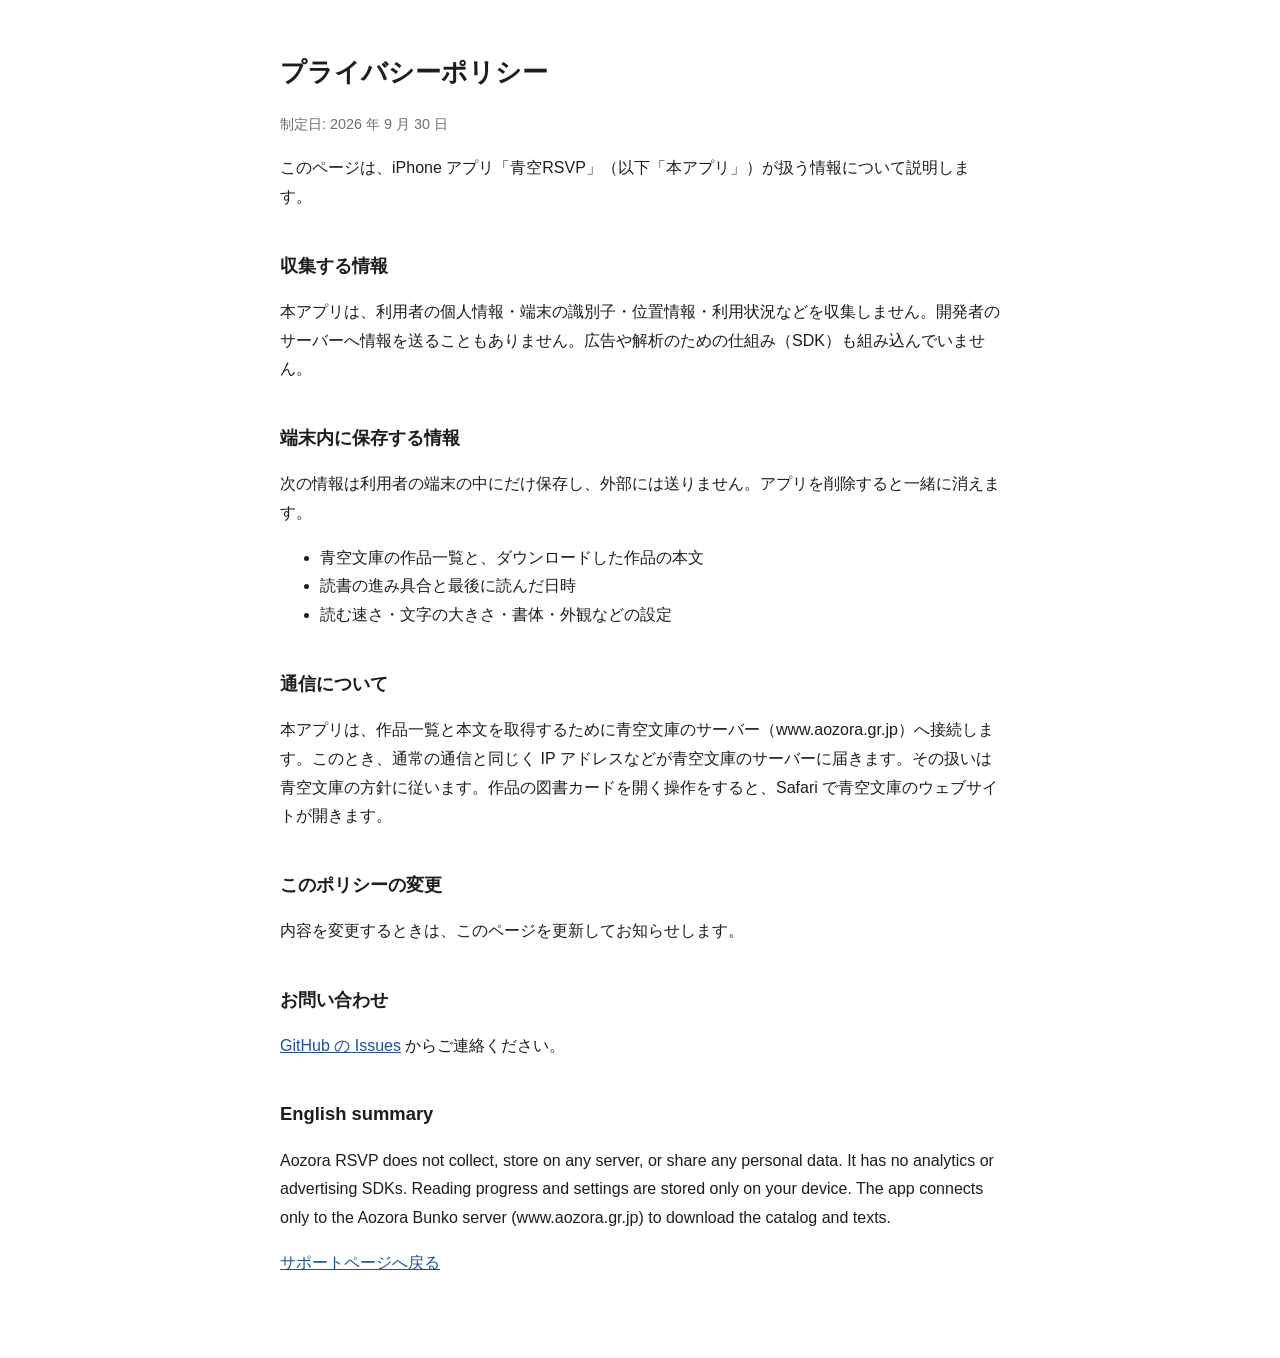
==== privacy.html @ c56d06cc "サポートページとプライバシーポリシーを追加" ====
<!doctype html>
<html lang="ja">
<head>
<meta charset="utf-8">
<meta name="viewport" content="width=device-width, initial-scale=1">
<title>青空RSVP プライバシーポリシー</title>
<link rel="stylesheet" href="style.css">
</head>
<body>
<main>
<h1>プライバシーポリシー</h1>
<p class="muted">制定日: 2026 年 9 月 30 日</p>

<p>このページは、iPhone アプリ「青空RSVP」（以下「本アプリ」）が扱う情報について説明します。</p>

<h2>収集する情報</h2>
<p>本アプリは、利用者の個人情報・端末の識別子・位置情報・利用状況などを収集しません。開発者のサーバーへ情報を送ることもありません。広告や解析のための仕組み（SDK）も組み込んでいません。</p>

<h2>端末内に保存する情報</h2>
<p>次の情報は利用者の端末の中にだけ保存し、外部には送りません。アプリを削除すると一緒に消えます。</p>
<ul>
<li>青空文庫の作品一覧と、ダウンロードした作品の本文</li>
<li>読書の進み具合と最後に読んだ日時</li>
<li>読む速さ・文字の大きさ・書体・外観などの設定</li>
</ul>

<h2>通信について</h2>
<p>本アプリは、作品一覧と本文を取得するために青空文庫のサーバー（www.aozora.gr.jp）へ接続します。このとき、通常の通信と同じく IP アドレスなどが青空文庫のサーバーに届きます。その扱いは青空文庫の方針に従います。作品の図書カードを開く操作をすると、Safari で青空文庫のウェブサイトが開きます。</p>

<h2>このポリシーの変更</h2>
<p>内容を変更するときは、このページを更新してお知らせします。</p>

<h2>お問い合わせ</h2>
<p><a href="https://github.com/yyyamazaki/aozora-rsvp-support/issues">GitHub の Issues</a> からご連絡ください。</p>

<h2>English summary</h2>
<p>Aozora RSVP does not collect, store on any server, or share any personal data. It has no analytics or advertising SDKs. Reading progress and settings are stored only on your device. The app connects only to the Aozora Bunko server (www.aozora.gr.jp) to download the catalog and texts.</p>

<p><a href="index.html">サポートページへ戻る</a></p>
</main>
</body>
</html>
---- style.css ----
:root { --bg: #ffffff; --fg: #1d1d1f; --muted: #6e6e73; --accent: #1f4f99; }
@media (prefers-color-scheme: dark) { :root { --bg: #000000; --fg: #f5f5f7; --muted: #a1a1a6; --accent: #7ab8fa; } }
body { background: var(--bg); color: var(--fg); font-family: -apple-system, "Hiragino Sans", sans-serif; line-height: 1.8; margin: 0; }
main { max-width: 720px; margin: 0 auto; padding: 32px 16px 64px; }
h1 { font-size: 1.6rem; } h2 { font-size: 1.15rem; margin-top: 2em; }
a { color: var(--accent); } .muted { color: var(--muted); font-size: 0.9rem; }
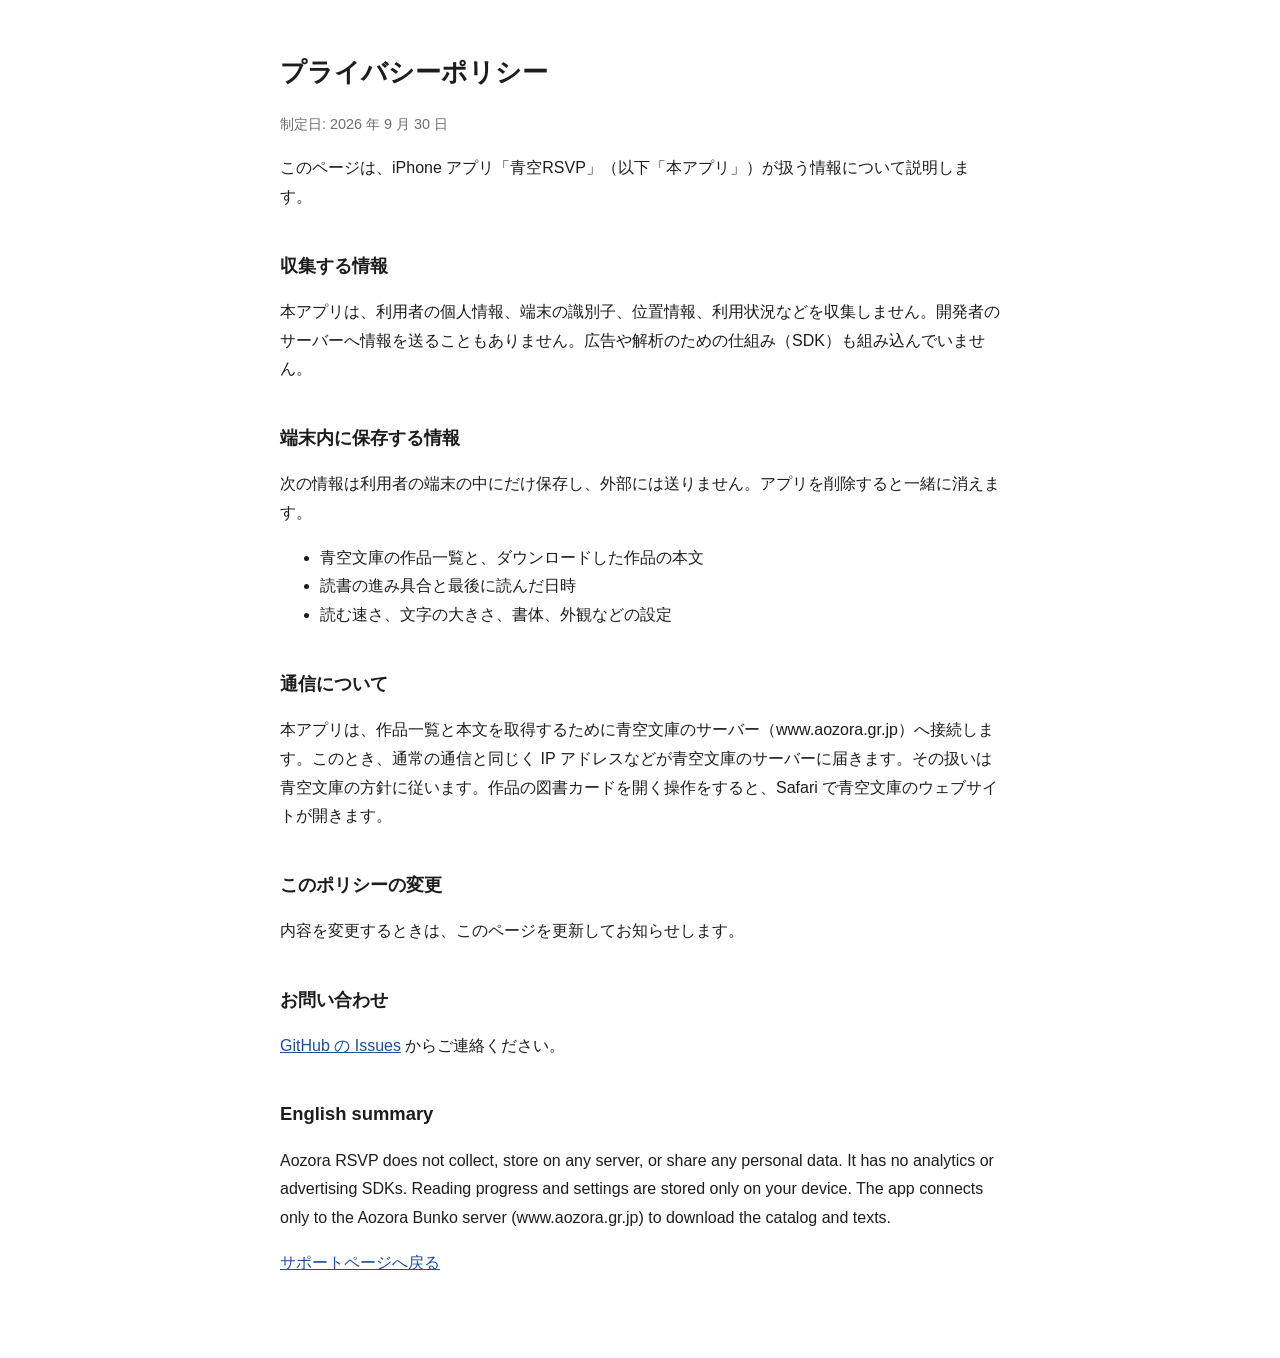
==== commit 95fc3a1e: "文言を整える" ====
--- a/privacy.html
+++ b/privacy.html
@@ -14,14 +14,14 @@
 <p>このページは、iPhone アプリ「青空RSVP」（以下「本アプリ」）が扱う情報について説明します。</p>
 
 <h2>収集する情報</h2>
-<p>本アプリは、利用者の個人情報・端末の識別子・位置情報・利用状況などを収集しません。開発者のサーバーへ情報を送ることもありません。広告や解析のための仕組み（SDK）も組み込んでいません。</p>
+<p>本アプリは、利用者の個人情報、端末の識別子、位置情報、利用状況などを収集しません。開発者のサーバーへ情報を送ることもありません。広告や解析のための仕組み（SDK）も組み込んでいません。</p>
 
 <h2>端末内に保存する情報</h2>
 <p>次の情報は利用者の端末の中にだけ保存し、外部には送りません。アプリを削除すると一緒に消えます。</p>
 <ul>
 <li>青空文庫の作品一覧と、ダウンロードした作品の本文</li>
 <li>読書の進み具合と最後に読んだ日時</li>
-<li>読む速さ・文字の大きさ・書体・外観などの設定</li>
+<li>読む速さ、文字の大きさ、書体、外観などの設定</li>
 </ul>
 
 <h2>通信について</h2>
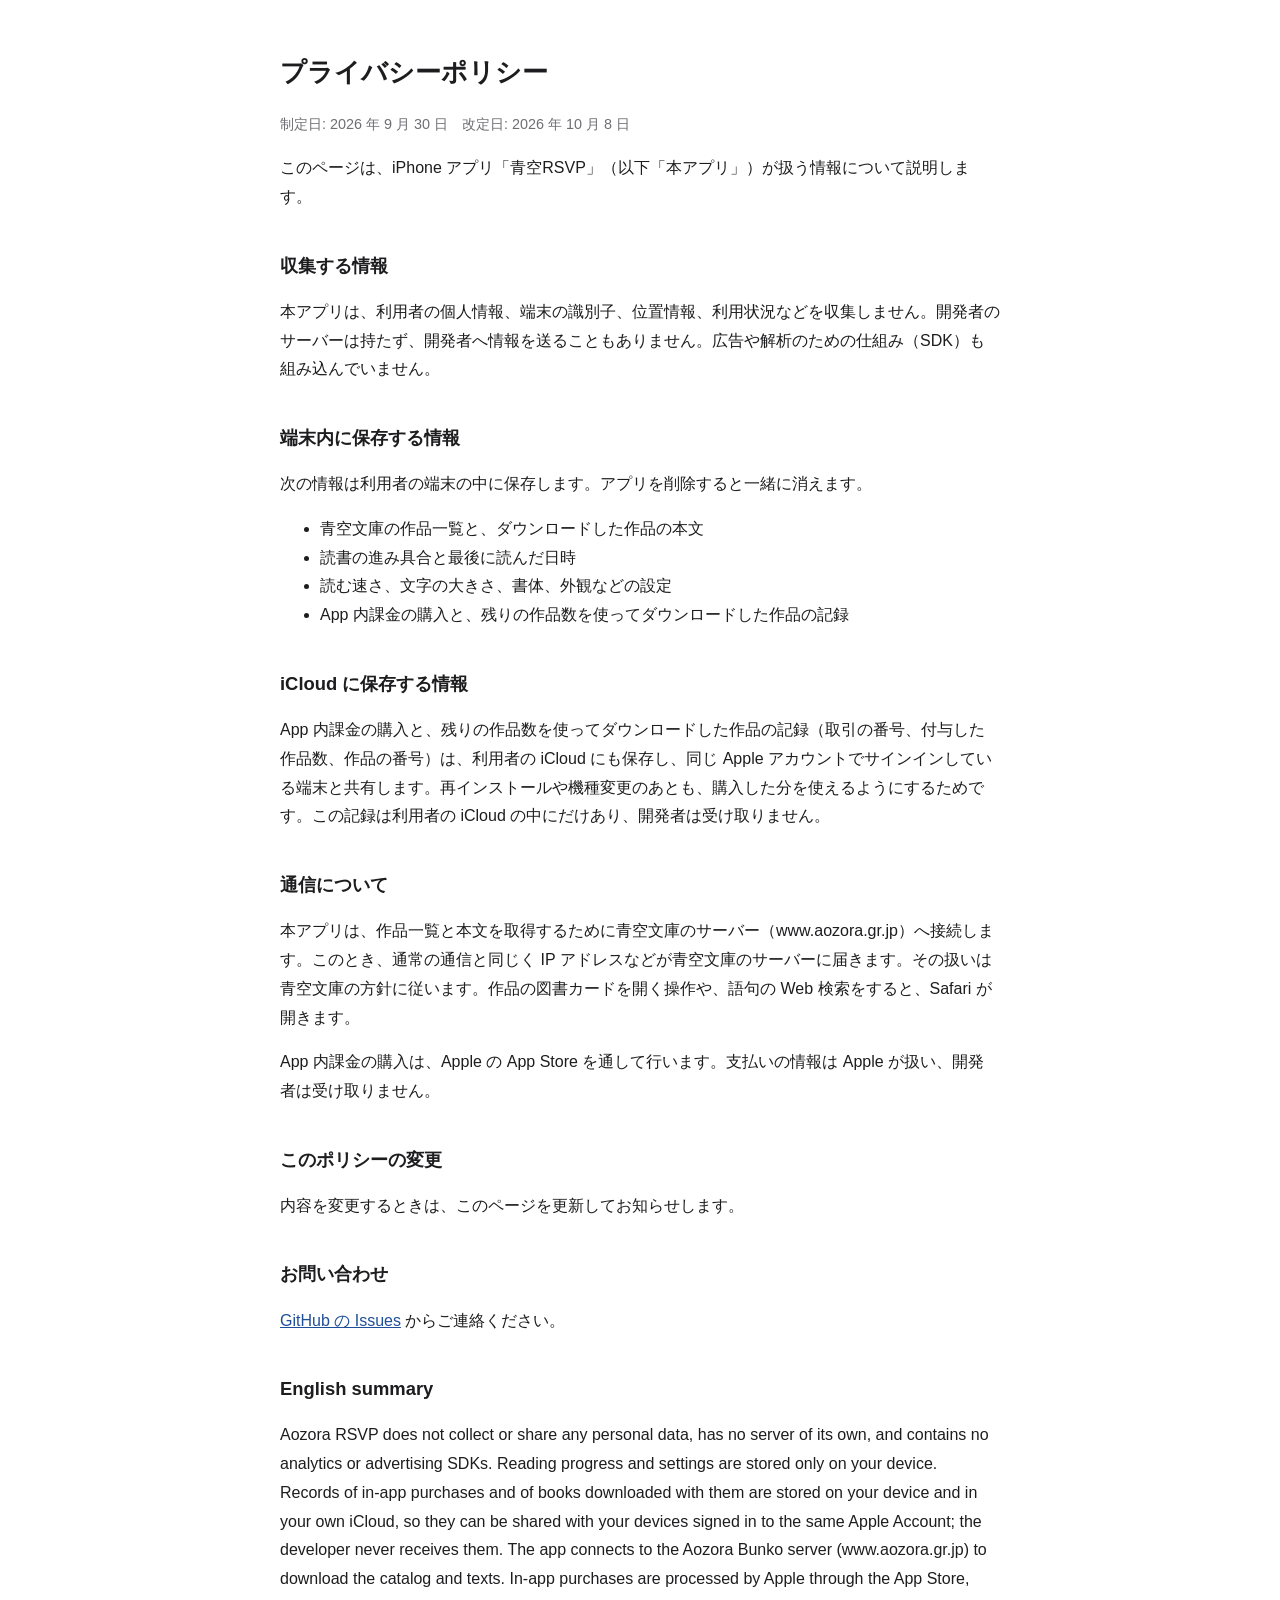
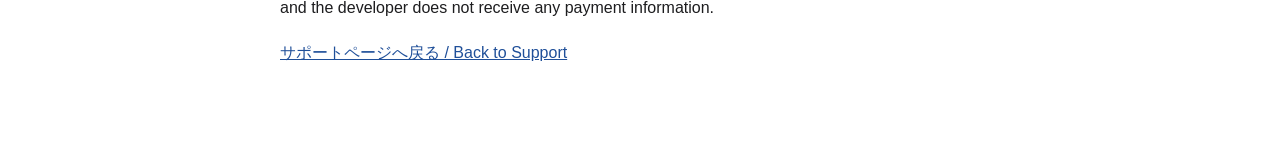
==== commit 866be608: "App 内課金と新しい操作に合わせて、サポートとプライバシーポリシーを直す - よくある質問の古い操作（中央の長押しで速さ、「ぁあ」ボタン）を今の画面に直し、収録作品と 5 作品パック、購入の復元、 " ====
--- a/privacy.html
+++ b/privacy.html
@@ -4,28 +4,35 @@
 <meta charset="utf-8">
 <meta name="viewport" content="width=device-width, initial-scale=1">
 <title>青空RSVP プライバシーポリシー</title>
+<meta name="apple-itunes-app" content="app-id=6817681721">
+<link rel="apple-touch-icon" href="icon.png">
 <link rel="stylesheet" href="style.css">
 </head>
 <body>
 <main>
 <h1>プライバシーポリシー</h1>
-<p class="muted">制定日: 2026 年 9 月 30 日</p>
+<p class="muted">制定日: 2026 年 9 月 30 日　改定日: 2026 年 10 月 8 日</p>
 
 <p>このページは、iPhone アプリ「青空RSVP」（以下「本アプリ」）が扱う情報について説明します。</p>
 
 <h2>収集する情報</h2>
-<p>本アプリは、利用者の個人情報、端末の識別子、位置情報、利用状況などを収集しません。開発者のサーバーへ情報を送ることもありません。広告や解析のための仕組み（SDK）も組み込んでいません。</p>
+<p>本アプリは、利用者の個人情報、端末の識別子、位置情報、利用状況などを収集しません。開発者のサーバーは持たず、開発者へ情報を送ることもありません。広告や解析のための仕組み（SDK）も組み込んでいません。</p>
 
 <h2>端末内に保存する情報</h2>
-<p>次の情報は利用者の端末の中にだけ保存し、外部には送りません。アプリを削除すると一緒に消えます。</p>
+<p>次の情報は利用者の端末の中に保存します。アプリを削除すると一緒に消えます。</p>
 <ul>
 <li>青空文庫の作品一覧と、ダウンロードした作品の本文</li>
 <li>読書の進み具合と最後に読んだ日時</li>
 <li>読む速さ、文字の大きさ、書体、外観などの設定</li>
+<li>App 内課金の購入と、残りの作品数を使ってダウンロードした作品の記録</li>
 </ul>
 
+<h2>iCloud に保存する情報</h2>
+<p>App 内課金の購入と、残りの作品数を使ってダウンロードした作品の記録（取引の番号、付与した作品数、作品の番号）は、利用者の iCloud にも保存し、同じ Apple アカウントでサインインしている端末と共有します。再インストールや機種変更のあとも、購入した分を使えるようにするためです。この記録は利用者の iCloud の中にだけあり、開発者は受け取りません。</p>
+
 <h2>通信について</h2>
-<p>本アプリは、作品一覧と本文を取得するために青空文庫のサーバー（www.aozora.gr.jp）へ接続します。このとき、通常の通信と同じく IP アドレスなどが青空文庫のサーバーに届きます。その扱いは青空文庫の方針に従います。作品の図書カードを開く操作をすると、Safari で青空文庫のウェブサイトが開きます。</p>
+<p>本アプリは、作品一覧と本文を取得するために青空文庫のサーバー（www.aozora.gr.jp）へ接続します。このとき、通常の通信と同じく IP アドレスなどが青空文庫のサーバーに届きます。その扱いは青空文庫の方針に従います。作品の図書カードを開く操作や、語句の Web 検索をすると、Safari が開きます。</p>
+<p>App 内課金の購入は、Apple の App Store を通して行います。支払いの情報は Apple が扱い、開発者は受け取りません。</p>
 
 <h2>このポリシーの変更</h2>
 <p>内容を変更するときは、このページを更新してお知らせします。</p>
@@ -33,10 +40,10 @@
 <h2>お問い合わせ</h2>
 <p><a href="https://github.com/yyyamazaki/aozora-rsvp-support/issues">GitHub の Issues</a> からご連絡ください。</p>
 
-<h2>English summary</h2>
-<p>Aozora RSVP does not collect, store on any server, or share any personal data. It has no analytics or advertising SDKs. Reading progress and settings are stored only on your device. The app connects only to the Aozora Bunko server (www.aozora.gr.jp) to download the catalog and texts.</p>
+<h2 lang="en">English summary</h2>
+<p lang="en">Aozora RSVP does not collect or share any personal data, has no server of its own, and contains no analytics or advertising SDKs. Reading progress and settings are stored only on your device. Records of in-app purchases and of books downloaded with them are stored on your device and in your own iCloud, so they can be shared with your devices signed in to the same Apple Account; the developer never receives them. The app connects to the Aozora Bunko server (www.aozora.gr.jp) to download the catalog and texts. In-app purchases are processed by Apple through the App Store, and the developer does not receive any payment information.</p>
 
-<p><a href="index.html">サポートページへ戻る</a></p>
+<p><a href="index.html">サポートページへ戻る / Back to Support</a></p>
 </main>
 </body>
 </html>
